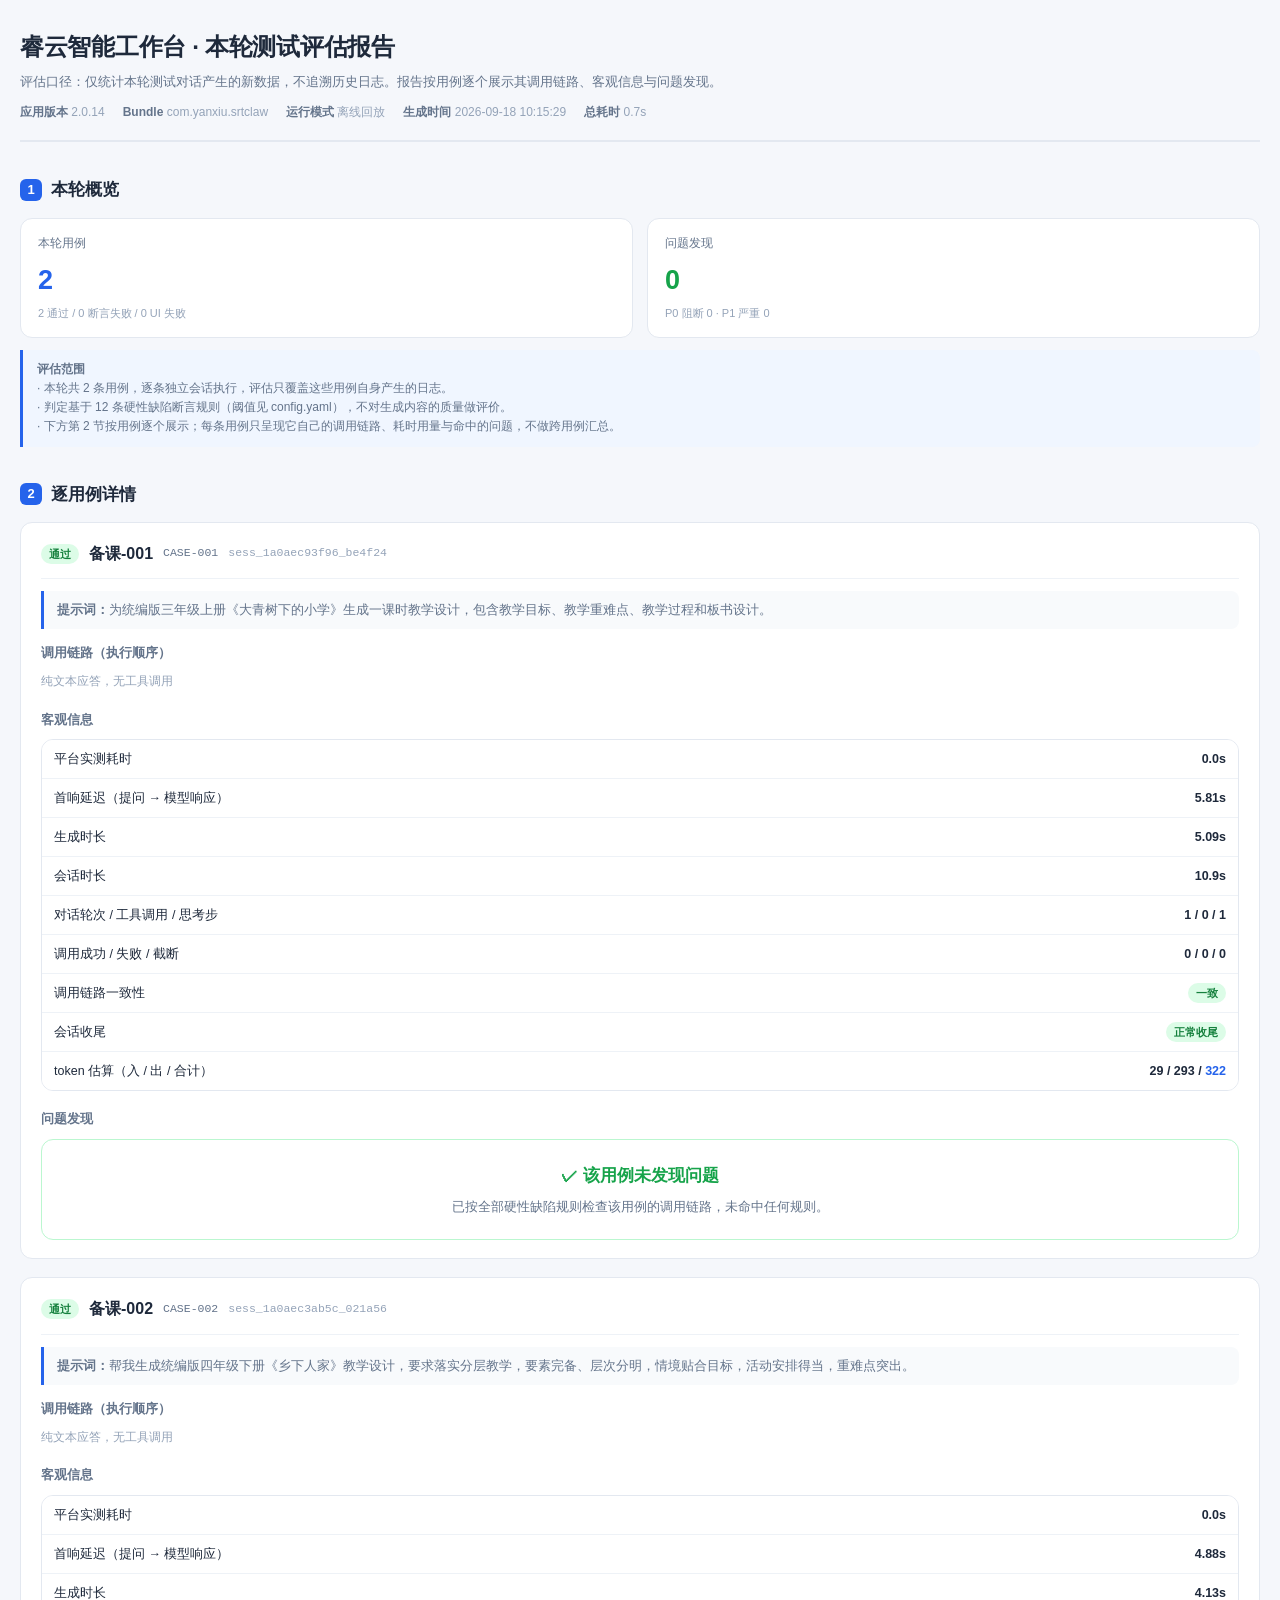
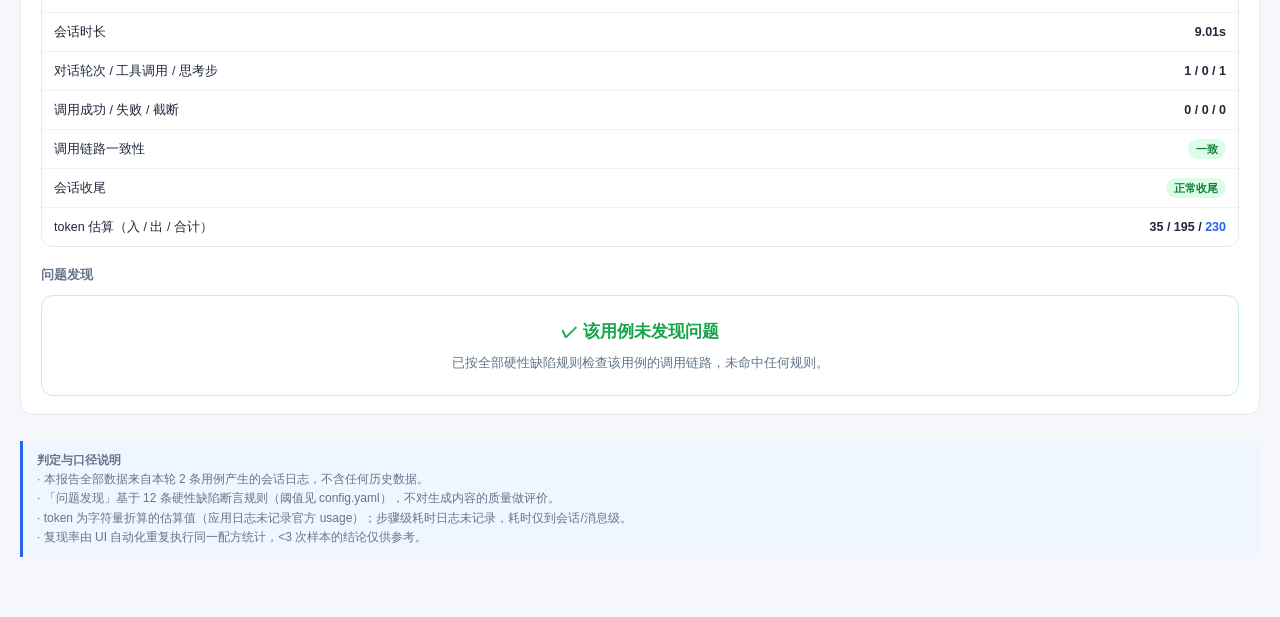
==== report/ruiyun_hardbug_report.html @ 2a14aa18 "first commit" ====
<!DOCTYPE html>
<html lang="zh-CN">
<head>
<meta charset="UTF-8" />
<meta name="viewport" content="width=device-width, initial-scale=1.0" />
<title>睿云智能工作台 · 本轮测试评估报告</title>
<style>
  :root{
    --bg:#f5f7fb; --card:#ffffff; --line:#e3e8f0; --line2:#eef2f7;
    --tx:#1e293b; --tx2:#64748b; --tx3:#94a3b8;
    --accent:#2563eb; --p0:#dc2626; --p1:#ea580c; --p2:#ca8a04;
    --ok:#16a34a; --warn:#d97706; --skill:#7c3aed;
  }
  *{box-sizing:border-box;margin:0;padding:0}
  body{
    background:var(--bg); color:var(--tx);
    font-family:"PingFang SC","Microsoft YaHei","Helvetica Neue",Arial,sans-serif;
    font-size:14px; line-height:1.6; padding:28px 20px 60px;
  }
  .wrap{max-width:1240px;margin:0 auto}
  header{border-bottom:2px solid var(--line);padding-bottom:18px;margin-bottom:24px}
  h1{font-size:24px;font-weight:700;letter-spacing:-.3px}
  .sub{color:var(--tx2);font-size:13px;margin-top:6px}
  .meta{display:flex;gap:18px;flex-wrap:wrap;margin-top:10px;font-size:12px;color:var(--tx3)}
  .meta b{color:var(--tx2);font-weight:600}

  h2{font-size:17px;font-weight:700;margin:34px 0 14px;display:flex;align-items:center;gap:9px}
  h2 .no{display:inline-flex;align-items:center;justify-content:center;width:22px;height:22px;
     background:var(--accent);color:#fff;border-radius:6px;font-size:13px}
  h3{font-size:13px;font-weight:600;color:var(--tx2);margin:16px 0 10px}

  .kpis{display:grid;grid-template-columns:repeat(auto-fit,minmax(160px,1fr));gap:14px}
  .kpi{background:var(--card);border:1px solid var(--line);border-radius:12px;padding:15px 17px}
  .kpi .label{font-size:12px;color:var(--tx2)}
  .kpi .value{font-size:27px;font-weight:700;margin-top:6px;letter-spacing:-1px}
  .kpi .foot{font-size:11px;color:var(--tx3);margin-top:4px;line-height:1.45}
  .v-ok{color:var(--ok)} .v-bad{color:var(--p0)} .v-warn{color:var(--warn)} .v-acc{color:var(--accent)}

  .card{background:var(--card);border:1px solid var(--line);border-radius:12px;padding:18px}
  .grid2{display:grid;grid-template-columns:1fr 1fr;gap:16px}
  @media(max-width:900px){.grid2{grid-template-columns:1fr}}

  table{width:100%;border-collapse:collapse;font-size:12.5px;background:var(--card)}
  th{text-align:left;font-weight:600;color:var(--tx2);background:#f8fafc;
     padding:9px 12px;border-bottom:1px solid var(--line);white-space:nowrap;font-size:12px}
  td{padding:9px 12px;border-bottom:1px solid var(--line2);vertical-align:top}
  tr:last-child td{border-bottom:none}
  tbody tr:hover{background:#fafbfd}
  .tbl-wrap{background:var(--card);border:1px solid var(--line);border-radius:12px;overflow:hidden}

  .badge{display:inline-block;padding:1px 8px;border-radius:20px;font-size:11px;font-weight:600;line-height:18px}
  .b-pass{background:#dcfce7;color:#15803d}
  .b-fail{background:#fee2e2;color:#b91c1c}
  .b-uifail{background:#fef3c7;color:#92400e}
  .b-p0{background:#fee2e2;color:#b91c1c}
  .b-p1{background:#ffedd5;color:#c2410c}
  .b-p2{background:#fef9c3;color:#a16207}
  .b-skill{background:#ede9fe;color:#6d28d9}
  .chip{display:inline-block;padding:1px 7px;border-radius:5px;background:#eef2f7;
        color:var(--tx2);font-size:11px;margin:1px 3px 1px 0;font-family:ui-monospace,Menlo,monospace}
  .mono{font-family:ui-monospace,Menlo,monospace;font-size:11.5px;color:var(--tx2)}
  .evi{font-family:ui-monospace,Menlo,monospace;font-size:11px;color:var(--tx3);
       background:#f8fafc;border:1px solid var(--line2);border-radius:6px;padding:6px 8px;
       margin-top:6px;word-break:break-all;max-height:80px;overflow:hidden}
  .empty{color:var(--tx3);font-size:12.5px;padding:14px 0;text-align:center}
  .note{font-size:12px;color:var(--tx2);background:#f0f6ff;border-left:3px solid var(--accent);
        padding:10px 14px;border-radius:0 8px 8px 0;margin-top:12px}
  .note.warn{background:#fffbeb;border-left-color:var(--warn)}

  .none-banner{background:var(--card);border:1px solid #bbf7d0;border-radius:12px;
    padding:34px 20px;text-align:center}
  .none-banner .big{font-size:21px;font-weight:700;color:var(--ok)}
  .none-banner .sm{font-size:12.5px;color:var(--tx2);margin-top:8px}

  .finding{background:var(--card);border:1px solid var(--line);border-radius:12px;padding:14px 16px;margin-bottom:11px}
  .finding .f-hd{display:flex;gap:9px;align-items:center;flex-wrap:wrap}
  .finding .f-detail{font-size:13px;margin-top:7px}
  .finding .f-impact{font-size:12.5px;color:var(--tx2);margin-top:5px;
     background:#fff7ed;border-left:3px solid var(--p1);padding:7px 11px;border-radius:0 7px 7px 0}
  .finding .f-impact b{color:#9a3412}
  .repro{margin-top:9px;border:1px solid var(--line2);border-radius:8px;padding:10px 12px;background:#fbfcfe;font-size:12px;color:var(--tx2)}
  .repro b{color:var(--tx)}
  .chain{font-family:ui-monospace,Menlo,monospace;font-size:11px;color:var(--tx2);line-height:1.9;word-break:break-all}
  .chain .ct{color:var(--accent);font-weight:600}

  /* ---------- 逐用例区块 ---------- */
  .case-block{background:var(--card);border:1px solid var(--line);border-radius:12px;
    padding:18px 20px;margin-bottom:18px}
  .case-hd{display:flex;gap:10px;align-items:center;flex-wrap:wrap;
    padding-bottom:12px;border-bottom:1px solid var(--line2)}
  .case-hd b{font-size:16px}
  .case-block h3{font-size:13px;font-weight:600;color:var(--tx2);margin:18px 0 9px}
  .case-block h3:first-of-type{margin-top:14px}
  .case-prompt{font-size:12.5px;color:var(--tx2);background:#f8fafc;border-left:3px solid var(--accent);
    padding:9px 13px;border-radius:0 8px 8px 0;margin-top:12px;word-break:break-word}
</style>
</head>
<body>
<div class="wrap">

<header>
  <h1>睿云智能工作台 · 本轮测试评估报告</h1>
  <div class="sub">评估口径：仅统计本轮测试对话产生的新数据，不追溯历史日志。报告按用例逐个展示其调用链路、客观信息与问题发现。</div>
  <div class="meta">
    <span><b>应用版本</b> 2.0.14</span>
    <span><b>Bundle</b> com.yanxiu.srtclaw</span>
    <span><b>运行模式</b> 离线回放</span>
    <span><b>生成时间</b> 2026-09-18 10:15:29</span>
    <span><b>总耗时</b> 0.7s</span>
  </div>
</header>

<!-- ================================================= 本轮概览 -->
<h2><span class="no">1</span>本轮概览</h2>

<div class="kpis">
  <div class="kpi">
    <div class="label">本轮用例</div>
    <div class="value v-acc">2</div>
    <div class="foot">2 通过 / 0 断言失败 / 0 UI 失败</div>
  </div>
  <div class="kpi">
    <div class="label">问题发现</div>
    <div class="value v-ok">0</div>
    <div class="foot">P0 阻断 0 · P1 严重 0</div>
  </div>
</div>

<div class="note">
  <b>评估范围</b><br/>
  · 本轮共 2 条用例，逐条独立会话执行，评估只覆盖这些用例自身产生的日志。<br/>
  · 判定基于 12 条硬性缺陷断言规则（阈值见 config.yaml），不对生成内容的质量做评价。<br/>
  · 下方第 2 节按用例逐个展示；每条用例只呈现它自己的调用链路、耗时用量与命中的问题，不做跨用例汇总。
</div>

<!-- ================================================= 逐用例详情 -->
<h2><span class="no">2</span>逐用例详情</h2>



<div class="case-block">
  <div class="case-hd">
    <span class="badge b-pass">
      通过
    </span>
    <b>备课-001</b>
    <span class="mono">CASE-001</span>
    <span class="mono" style="color:var(--tx3)">sess_1a0aec93f96_be4f24</span>
  </div>

  <div class="case-prompt"><b>提示词：</b>为统编版三年级上册《大青树下的小学》生成一课时教学设计，包含教学目标、教学重难点、教学过程和板书设计。</div>

  <!-- 调用链路 -->
  <h3>调用链路（执行顺序）</h3>
    <div class="mono" style="color:var(--tx3)">纯文本应答，无工具调用</div>

  <!-- 客观信息 -->
  <h3>客观信息</h3>
  <div class="tbl-wrap">
  <table>
    <tr><td>平台实测耗时</td><td style="text-align:right"><b>0.0s</b></td></tr>
    <tr><td>首响延迟（提问 → 模型响应）</td><td style="text-align:right"><b>5.81s</b></td></tr>
    <tr><td>生成时长</td><td style="text-align:right"><b>5.09s</b></td></tr>
    <tr><td>会话时长</td><td style="text-align:right"><b>10.9s</b></td></tr>
    <tr><td>对话轮次 / 工具调用 / 思考步</td><td style="text-align:right"><b>1 / 0 / 1</b></td></tr>
    <tr><td>调用成功 / 失败 / 截断</td><td style="text-align:right"><b>0 / 0 / 0</b></td></tr>
    <tr><td>调用链路一致性</td>
        <td style="text-align:right"><span class="badge b-pass">
          一致</span></td></tr>
    <tr><td>会话收尾</td>
        <td style="text-align:right"><span class="badge b-pass">
          正常收尾</span></td></tr>
    <tr><td>token 估算（入 / 出 / 合计）</td><td style="text-align:right"><b>29 / 293 / <span class="v-acc">322</span></b></td></tr>
  </table>
  </div>

  <!-- 该用例问题发现 -->
  <h3>问题发现</h3>
    <div class="none-banner" style="padding:22px 18px">
      <div class="big" style="font-size:17px">✓ 该用例未发现问题</div>
      <div class="sm">已按全部硬性缺陷规则检查该用例的调用链路，未命中任何规则。</div>
    </div>
</div>

<div class="case-block">
  <div class="case-hd">
    <span class="badge b-pass">
      通过
    </span>
    <b>备课-002</b>
    <span class="mono">CASE-002</span>
    <span class="mono" style="color:var(--tx3)">sess_1a0aec3ab5c_021a56</span>
  </div>

  <div class="case-prompt"><b>提示词：</b>帮我生成统编版四年级下册《乡下人家》教学设计，要求落实分层教学，要素完备、层次分明，情境贴合目标，活动安排得当，重难点突出。</div>

  <!-- 调用链路 -->
  <h3>调用链路（执行顺序）</h3>
    <div class="mono" style="color:var(--tx3)">纯文本应答，无工具调用</div>

  <!-- 客观信息 -->
  <h3>客观信息</h3>
  <div class="tbl-wrap">
  <table>
    <tr><td>平台实测耗时</td><td style="text-align:right"><b>0.0s</b></td></tr>
    <tr><td>首响延迟（提问 → 模型响应）</td><td style="text-align:right"><b>4.88s</b></td></tr>
    <tr><td>生成时长</td><td style="text-align:right"><b>4.13s</b></td></tr>
    <tr><td>会话时长</td><td style="text-align:right"><b>9.01s</b></td></tr>
    <tr><td>对话轮次 / 工具调用 / 思考步</td><td style="text-align:right"><b>1 / 0 / 1</b></td></tr>
    <tr><td>调用成功 / 失败 / 截断</td><td style="text-align:right"><b>0 / 0 / 0</b></td></tr>
    <tr><td>调用链路一致性</td>
        <td style="text-align:right"><span class="badge b-pass">
          一致</span></td></tr>
    <tr><td>会话收尾</td>
        <td style="text-align:right"><span class="badge b-pass">
          正常收尾</span></td></tr>
    <tr><td>token 估算（入 / 出 / 合计）</td><td style="text-align:right"><b>35 / 195 / <span class="v-acc">230</span></b></td></tr>
  </table>
  </div>

  <!-- 该用例问题发现 -->
  <h3>问题发现</h3>
    <div class="none-banner" style="padding:22px 18px">
      <div class="big" style="font-size:17px">✓ 该用例未发现问题</div>
      <div class="sm">已按全部硬性缺陷规则检查该用例的调用链路，未命中任何规则。</div>
    </div>
</div>

<div class="note" style="margin-top:26px">
  <b>判定与口径说明</b><br/>
  · 本报告全部数据来自本轮 2 条用例产生的会话日志，不含任何历史数据。<br/>
  · 「问题发现」基于 12 条硬性缺陷断言规则（阈值见 config.yaml），不对生成内容的质量做评价。<br/>
  · token 为字符量折算的估算值（应用日志未记录官方 usage）；步骤级耗时日志未记录，耗时仅到会话/消息级。<br/>
  · 复现率由 UI 自动化重复执行同一配方统计，&lt;3 次样本的结论仅供参考。
</div>

</div>
</body>
</html>
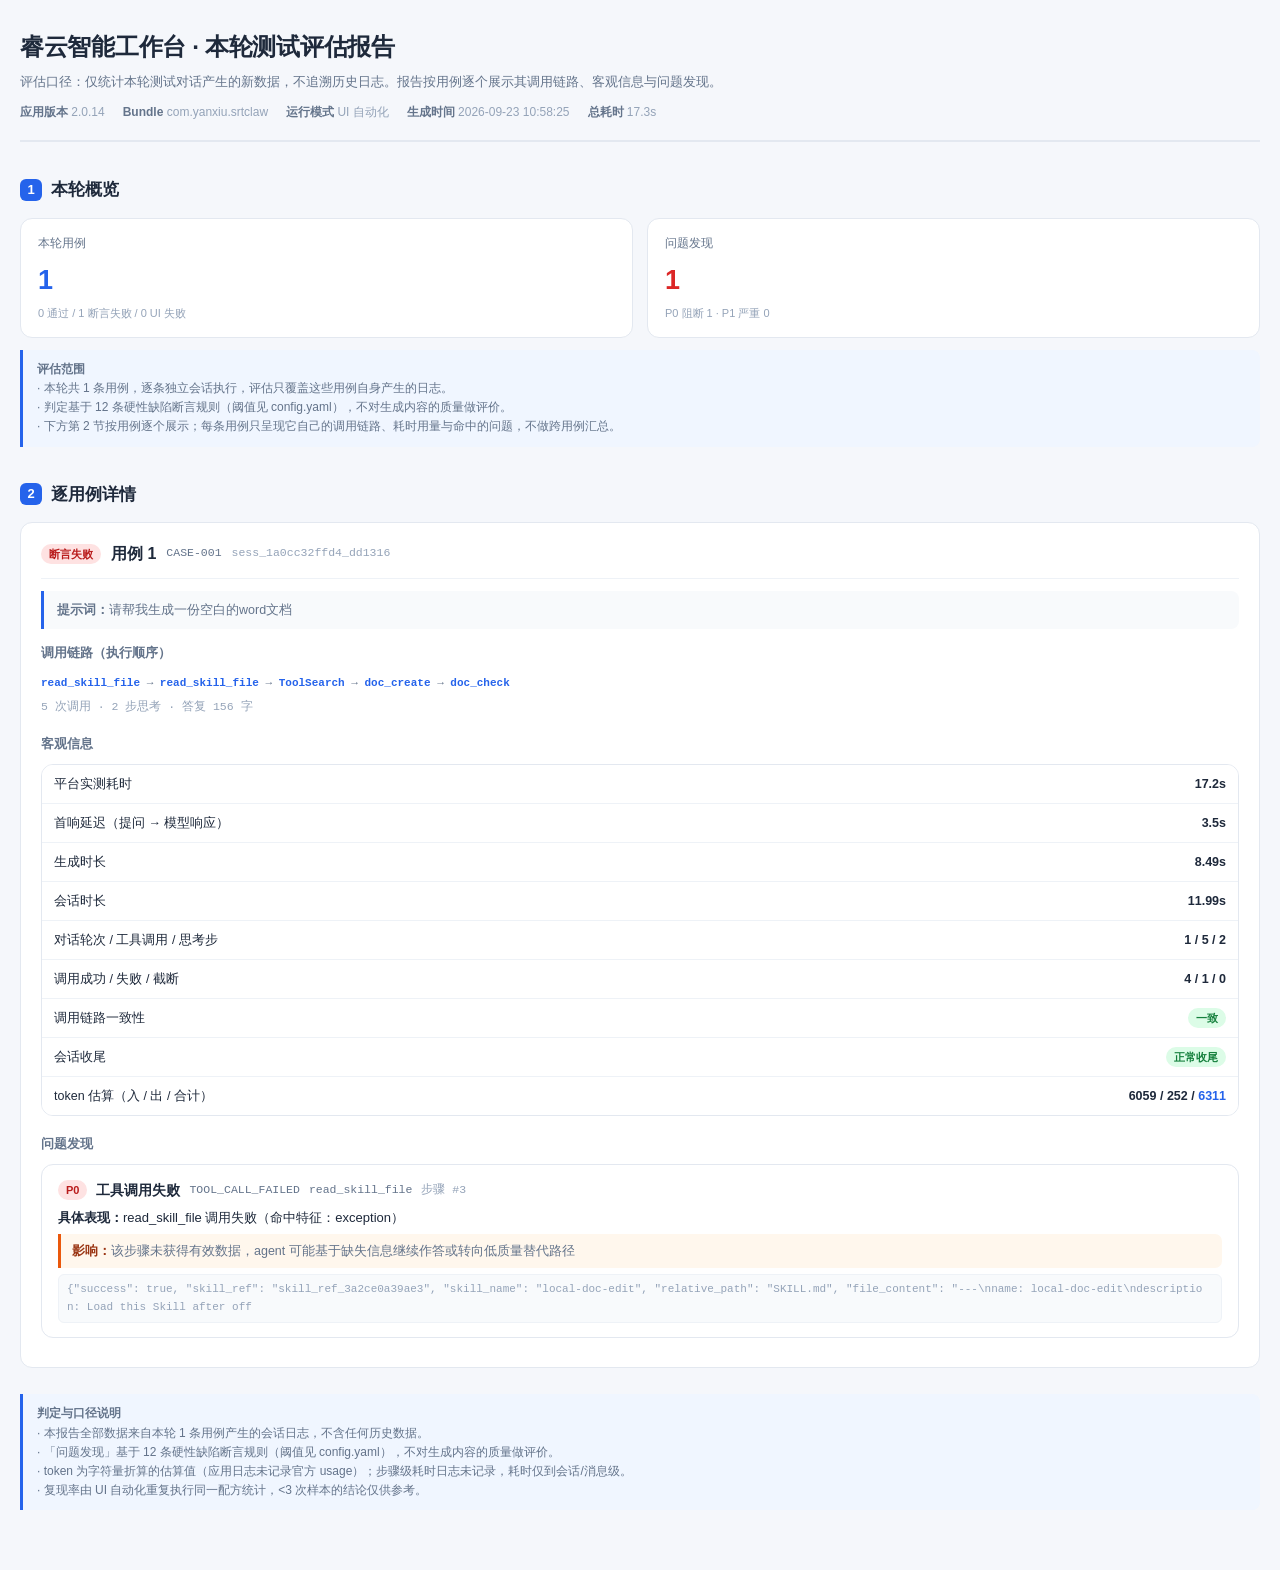
==== commit 7d466aae: "feat: add local SQLite testcase database and enhance assertor error validation with unit tests" ====
--- a/report/ruiyun_hardbug_report.html
+++ b/report/ruiyun_hardbug_report.html
@@ -104,9 +104,9 @@
   <div class="meta">
     <span><b>应用版本</b> 2.0.14</span>
     <span><b>Bundle</b> com.yanxiu.srtclaw</span>
-    <span><b>运行模式</b> 离线回放</span>
-    <span><b>生成时间</b> 2026-09-18 10:15:29</span>
-    <span><b>总耗时</b> 0.7s</span>
+    <span><b>运行模式</b> UI 自动化</span>
+    <span><b>生成时间</b> 2026-09-23 10:58:25</span>
+    <span><b>总耗时</b> 17.3s</span>
   </div>
 </header>
 
@@ -116,19 +116,19 @@
 <div class="kpis">
   <div class="kpi">
     <div class="label">本轮用例</div>
-    <div class="value v-acc">2</div>
-    <div class="foot">2 通过 / 0 断言失败 / 0 UI 失败</div>
+    <div class="value v-acc">1</div>
+    <div class="foot">0 通过 / 1 断言失败 / 0 UI 失败</div>
   </div>
   <div class="kpi">
     <div class="label">问题发现</div>
-    <div class="value v-ok">0</div>
-    <div class="foot">P0 阻断 0 · P1 严重 0</div>
+    <div class="value v-bad">1</div>
+    <div class="foot">P0 阻断 1 · P1 严重 0</div>
   </div>
 </div>
 
 <div class="note">
   <b>评估范围</b><br/>
-  · 本轮共 2 条用例，逐条独立会话执行，评估只覆盖这些用例自身产生的日志。<br/>
+  · 本轮共 1 条用例，逐条独立会话执行，评估只覆盖这些用例自身产生的日志。<br/>
   · 判定基于 12 条硬性缺陷断言规则（阈值见 config.yaml），不对生成内容的质量做评价。<br/>
   · 下方第 2 节按用例逐个展示；每条用例只呈现它自己的调用链路、耗时用量与命中的问题，不做跨用例汇总。
 </div>
@@ -140,95 +140,56 @@
 
 <div class="case-block">
   <div class="case-hd">
-    <span class="badge b-pass">
-      通过
+    <span class="badge b-fail">
+      断言失败
     </span>
-    <b>备课-001</b>
+    <b>用例 1</b>
     <span class="mono">CASE-001</span>
-    <span class="mono" style="color:var(--tx3)">sess_1a0aec93f96_be4f24</span>
-  </div>
-
-  <div class="case-prompt"><b>提示词：</b>为统编版三年级上册《大青树下的小学》生成一课时教学设计，包含教学目标、教学重难点、教学过程和板书设计。</div>
+    <span class="mono" style="color:var(--tx3)">sess_1a0cc32ffd4_dd1316</span>
+  </div>
+
+  <div class="case-prompt"><b>提示词：</b>请帮我生成一份空白的word文档</div>
 
   <!-- 调用链路 -->
   <h3>调用链路（执行顺序）</h3>
-    <div class="mono" style="color:var(--tx3)">纯文本应答，无工具调用</div>
+    <div class="chain"><span class="ct">read_skill_file</span> → <span class="ct">read_skill_file</span> → <span class="ct">ToolSearch</span> → <span class="ct">doc_create</span> → <span class="ct">doc_check</span></div>
+    <div class="mono" style="color:var(--tx3);margin-top:4px">5 次调用 · 2 步思考 · 答复 156 字</div>
 
   <!-- 客观信息 -->
   <h3>客观信息</h3>
   <div class="tbl-wrap">
   <table>
-    <tr><td>平台实测耗时</td><td style="text-align:right"><b>0.0s</b></td></tr>
-    <tr><td>首响延迟（提问 → 模型响应）</td><td style="text-align:right"><b>5.81s</b></td></tr>
-    <tr><td>生成时长</td><td style="text-align:right"><b>5.09s</b></td></tr>
-    <tr><td>会话时长</td><td style="text-align:right"><b>10.9s</b></td></tr>
-    <tr><td>对话轮次 / 工具调用 / 思考步</td><td style="text-align:right"><b>1 / 0 / 1</b></td></tr>
-    <tr><td>调用成功 / 失败 / 截断</td><td style="text-align:right"><b>0 / 0 / 0</b></td></tr>
+    <tr><td>平台实测耗时</td><td style="text-align:right"><b>17.2s</b></td></tr>
+    <tr><td>首响延迟（提问 → 模型响应）</td><td style="text-align:right"><b>3.5s</b></td></tr>
+    <tr><td>生成时长</td><td style="text-align:right"><b>8.49s</b></td></tr>
+    <tr><td>会话时长</td><td style="text-align:right"><b>11.99s</b></td></tr>
+    <tr><td>对话轮次 / 工具调用 / 思考步</td><td style="text-align:right"><b>1 / 5 / 2</b></td></tr>
+    <tr><td>调用成功 / 失败 / 截断</td><td style="text-align:right"><b>4 / 1 / 0</b></td></tr>
     <tr><td>调用链路一致性</td>
         <td style="text-align:right"><span class="badge b-pass">
           一致</span></td></tr>
     <tr><td>会话收尾</td>
         <td style="text-align:right"><span class="badge b-pass">
           正常收尾</span></td></tr>
-    <tr><td>token 估算（入 / 出 / 合计）</td><td style="text-align:right"><b>29 / 293 / <span class="v-acc">322</span></b></td></tr>
+    <tr><td>token 估算（入 / 出 / 合计）</td><td style="text-align:right"><b>6059 / 252 / <span class="v-acc">6311</span></b></td></tr>
   </table>
   </div>
 
   <!-- 该用例问题发现 -->
   <h3>问题发现</h3>
-    <div class="none-banner" style="padding:22px 18px">
-      <div class="big" style="font-size:17px">✓ 该用例未发现问题</div>
-      <div class="sm">已按全部硬性缺陷规则检查该用例的调用链路，未命中任何规则。</div>
-    </div>
-</div>
-
-<div class="case-block">
-  <div class="case-hd">
-    <span class="badge b-pass">
-      通过
-    </span>
-    <b>备课-002</b>
-    <span class="mono">CASE-002</span>
-    <span class="mono" style="color:var(--tx3)">sess_1a0aec3ab5c_021a56</span>
-  </div>
-
-  <div class="case-prompt"><b>提示词：</b>帮我生成统编版四年级下册《乡下人家》教学设计，要求落实分层教学，要素完备、层次分明，情境贴合目标，活动安排得当，重难点突出。</div>
-
-  <!-- 调用链路 -->
-  <h3>调用链路（执行顺序）</h3>
-    <div class="mono" style="color:var(--tx3)">纯文本应答，无工具调用</div>
-
-  <!-- 客观信息 -->
-  <h3>客观信息</h3>
-  <div class="tbl-wrap">
-  <table>
-    <tr><td>平台实测耗时</td><td style="text-align:right"><b>0.0s</b></td></tr>
-    <tr><td>首响延迟（提问 → 模型响应）</td><td style="text-align:right"><b>4.88s</b></td></tr>
-    <tr><td>生成时长</td><td style="text-align:right"><b>4.13s</b></td></tr>
-    <tr><td>会话时长</td><td style="text-align:right"><b>9.01s</b></td></tr>
-    <tr><td>对话轮次 / 工具调用 / 思考步</td><td style="text-align:right"><b>1 / 0 / 1</b></td></tr>
-    <tr><td>调用成功 / 失败 / 截断</td><td style="text-align:right"><b>0 / 0 / 0</b></td></tr>
-    <tr><td>调用链路一致性</td>
-        <td style="text-align:right"><span class="badge b-pass">
-          一致</span></td></tr>
-    <tr><td>会话收尾</td>
-        <td style="text-align:right"><span class="badge b-pass">
-          正常收尾</span></td></tr>
-    <tr><td>token 估算（入 / 出 / 合计）</td><td style="text-align:right"><b>35 / 195 / <span class="v-acc">230</span></b></td></tr>
-  </table>
-  </div>
-
-  <!-- 该用例问题发现 -->
-  <h3>问题发现</h3>
-    <div class="none-banner" style="padding:22px 18px">
-      <div class="big" style="font-size:17px">✓ 该用例未发现问题</div>
-      <div class="sm">已按全部硬性缺陷规则检查该用例的调用链路，未命中任何规则。</div>
-    </div>
+    <div class="finding">
+      <div class="f-hd">
+        <span class="badge b-p0">P0</span>
+        <b>工具调用失败</b>
+        <span class="mono">TOOL_CALL_FAILED</span>
+<span class="mono">read_skill_file</span><span class="mono" style="color:var(--tx3)">步骤 #3</span>      </div>
+      <div class="f-detail"><b>具体表现：</b>read_skill_file 调用失败（命中特征：exception）</div>
+<div class="f-impact"><b>影响：</b>该步骤未获得有效数据，agent 可能基于缺失信息继续作答或转向低质量替代路径</div><div class="evi">{&#34;success&#34;: true, &#34;skill_ref&#34;: &#34;skill_ref_3a2ce0a39ae3&#34;, &#34;skill_name&#34;: &#34;local-doc-edit&#34;, &#34;relative_path&#34;: &#34;SKILL.md&#34;, &#34;file_content&#34;: &#34;---\nname: local-doc-edit\ndescription: Load this Skill after off</div>    </div>
 </div>
 
 <div class="note" style="margin-top:26px">
   <b>判定与口径说明</b><br/>
-  · 本报告全部数据来自本轮 2 条用例产生的会话日志，不含任何历史数据。<br/>
+  · 本报告全部数据来自本轮 1 条用例产生的会话日志，不含任何历史数据。<br/>
   · 「问题发现」基于 12 条硬性缺陷断言规则（阈值见 config.yaml），不对生成内容的质量做评价。<br/>
   · token 为字符量折算的估算值（应用日志未记录官方 usage）；步骤级耗时日志未记录，耗时仅到会话/消息级。<br/>
   · 复现率由 UI 自动化重复执行同一配方统计，&lt;3 次样本的结论仅供参考。
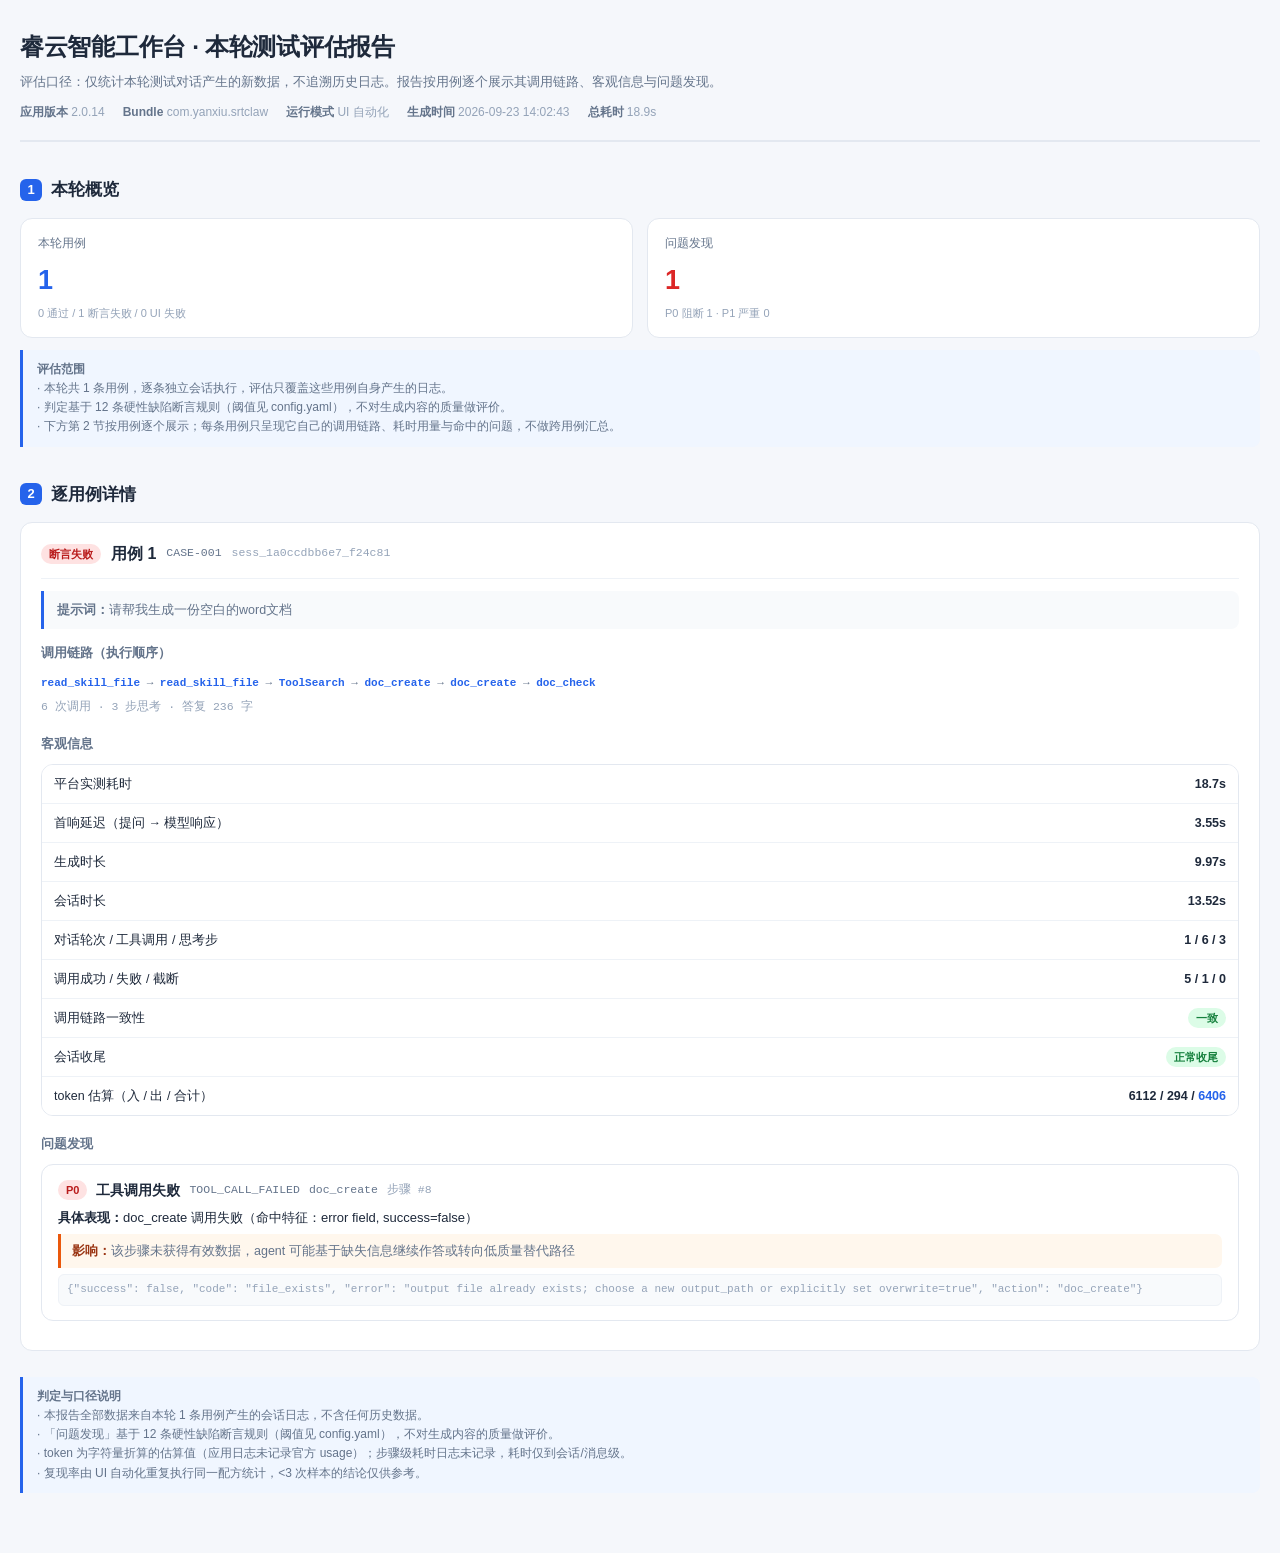
==== commit 4a3fcd15: "refactor: 前端代码模块化拆分与Excel导入功能增强 - 将 web/index.html 单文件拆解为 6 个独立 CSS 样式表与 10 个原生 ES Modules - server." ====
--- a/report/ruiyun_hardbug_report.html
+++ b/report/ruiyun_hardbug_report.html
@@ -105,8 +105,8 @@
     <span><b>应用版本</b> 2.0.14</span>
     <span><b>Bundle</b> com.yanxiu.srtclaw</span>
     <span><b>运行模式</b> UI 自动化</span>
-    <span><b>生成时间</b> 2026-09-23 10:58:25</span>
-    <span><b>总耗时</b> 17.3s</span>
+    <span><b>生成时间</b> 2026-09-23 14:02:43</span>
+    <span><b>总耗时</b> 18.9s</span>
   </div>
 </header>
 
@@ -145,33 +145,33 @@
     </span>
     <b>用例 1</b>
     <span class="mono">CASE-001</span>
-    <span class="mono" style="color:var(--tx3)">sess_1a0cc32ffd4_dd1316</span>
+    <span class="mono" style="color:var(--tx3)">sess_1a0ccdbb6e7_f24c81</span>
   </div>
 
   <div class="case-prompt"><b>提示词：</b>请帮我生成一份空白的word文档</div>
 
   <!-- 调用链路 -->
   <h3>调用链路（执行顺序）</h3>
-    <div class="chain"><span class="ct">read_skill_file</span> → <span class="ct">read_skill_file</span> → <span class="ct">ToolSearch</span> → <span class="ct">doc_create</span> → <span class="ct">doc_check</span></div>
-    <div class="mono" style="color:var(--tx3);margin-top:4px">5 次调用 · 2 步思考 · 答复 156 字</div>
+    <div class="chain"><span class="ct">read_skill_file</span> → <span class="ct">read_skill_file</span> → <span class="ct">ToolSearch</span> → <span class="ct">doc_create</span> → <span class="ct">doc_create</span> → <span class="ct">doc_check</span></div>
+    <div class="mono" style="color:var(--tx3);margin-top:4px">6 次调用 · 3 步思考 · 答复 236 字</div>
 
   <!-- 客观信息 -->
   <h3>客观信息</h3>
   <div class="tbl-wrap">
   <table>
-    <tr><td>平台实测耗时</td><td style="text-align:right"><b>17.2s</b></td></tr>
-    <tr><td>首响延迟（提问 → 模型响应）</td><td style="text-align:right"><b>3.5s</b></td></tr>
-    <tr><td>生成时长</td><td style="text-align:right"><b>8.49s</b></td></tr>
-    <tr><td>会话时长</td><td style="text-align:right"><b>11.99s</b></td></tr>
-    <tr><td>对话轮次 / 工具调用 / 思考步</td><td style="text-align:right"><b>1 / 5 / 2</b></td></tr>
-    <tr><td>调用成功 / 失败 / 截断</td><td style="text-align:right"><b>4 / 1 / 0</b></td></tr>
+    <tr><td>平台实测耗时</td><td style="text-align:right"><b>18.7s</b></td></tr>
+    <tr><td>首响延迟（提问 → 模型响应）</td><td style="text-align:right"><b>3.55s</b></td></tr>
+    <tr><td>生成时长</td><td style="text-align:right"><b>9.97s</b></td></tr>
+    <tr><td>会话时长</td><td style="text-align:right"><b>13.52s</b></td></tr>
+    <tr><td>对话轮次 / 工具调用 / 思考步</td><td style="text-align:right"><b>1 / 6 / 3</b></td></tr>
+    <tr><td>调用成功 / 失败 / 截断</td><td style="text-align:right"><b>5 / 1 / 0</b></td></tr>
     <tr><td>调用链路一致性</td>
         <td style="text-align:right"><span class="badge b-pass">
           一致</span></td></tr>
     <tr><td>会话收尾</td>
         <td style="text-align:right"><span class="badge b-pass">
           正常收尾</span></td></tr>
-    <tr><td>token 估算（入 / 出 / 合计）</td><td style="text-align:right"><b>6059 / 252 / <span class="v-acc">6311</span></b></td></tr>
+    <tr><td>token 估算（入 / 出 / 合计）</td><td style="text-align:right"><b>6112 / 294 / <span class="v-acc">6406</span></b></td></tr>
   </table>
   </div>
 
@@ -182,9 +182,9 @@
         <span class="badge b-p0">P0</span>
         <b>工具调用失败</b>
         <span class="mono">TOOL_CALL_FAILED</span>
-<span class="mono">read_skill_file</span><span class="mono" style="color:var(--tx3)">步骤 #3</span>      </div>
-      <div class="f-detail"><b>具体表现：</b>read_skill_file 调用失败（命中特征：exception）</div>
-<div class="f-impact"><b>影响：</b>该步骤未获得有效数据，agent 可能基于缺失信息继续作答或转向低质量替代路径</div><div class="evi">{&#34;success&#34;: true, &#34;skill_ref&#34;: &#34;skill_ref_3a2ce0a39ae3&#34;, &#34;skill_name&#34;: &#34;local-doc-edit&#34;, &#34;relative_path&#34;: &#34;SKILL.md&#34;, &#34;file_content&#34;: &#34;---\nname: local-doc-edit\ndescription: Load this Skill after off</div>    </div>
+<span class="mono">doc_create</span><span class="mono" style="color:var(--tx3)">步骤 #8</span>      </div>
+      <div class="f-detail"><b>具体表现：</b>doc_create 调用失败（命中特征：error field, success=false）</div>
+<div class="f-impact"><b>影响：</b>该步骤未获得有效数据，agent 可能基于缺失信息继续作答或转向低质量替代路径</div><div class="evi">{&#34;success&#34;: false, &#34;code&#34;: &#34;file_exists&#34;, &#34;error&#34;: &#34;output file already exists; choose a new output_path or explicitly set overwrite=true&#34;, &#34;action&#34;: &#34;doc_create&#34;}</div>    </div>
 </div>
 
 <div class="note" style="margin-top:26px">
